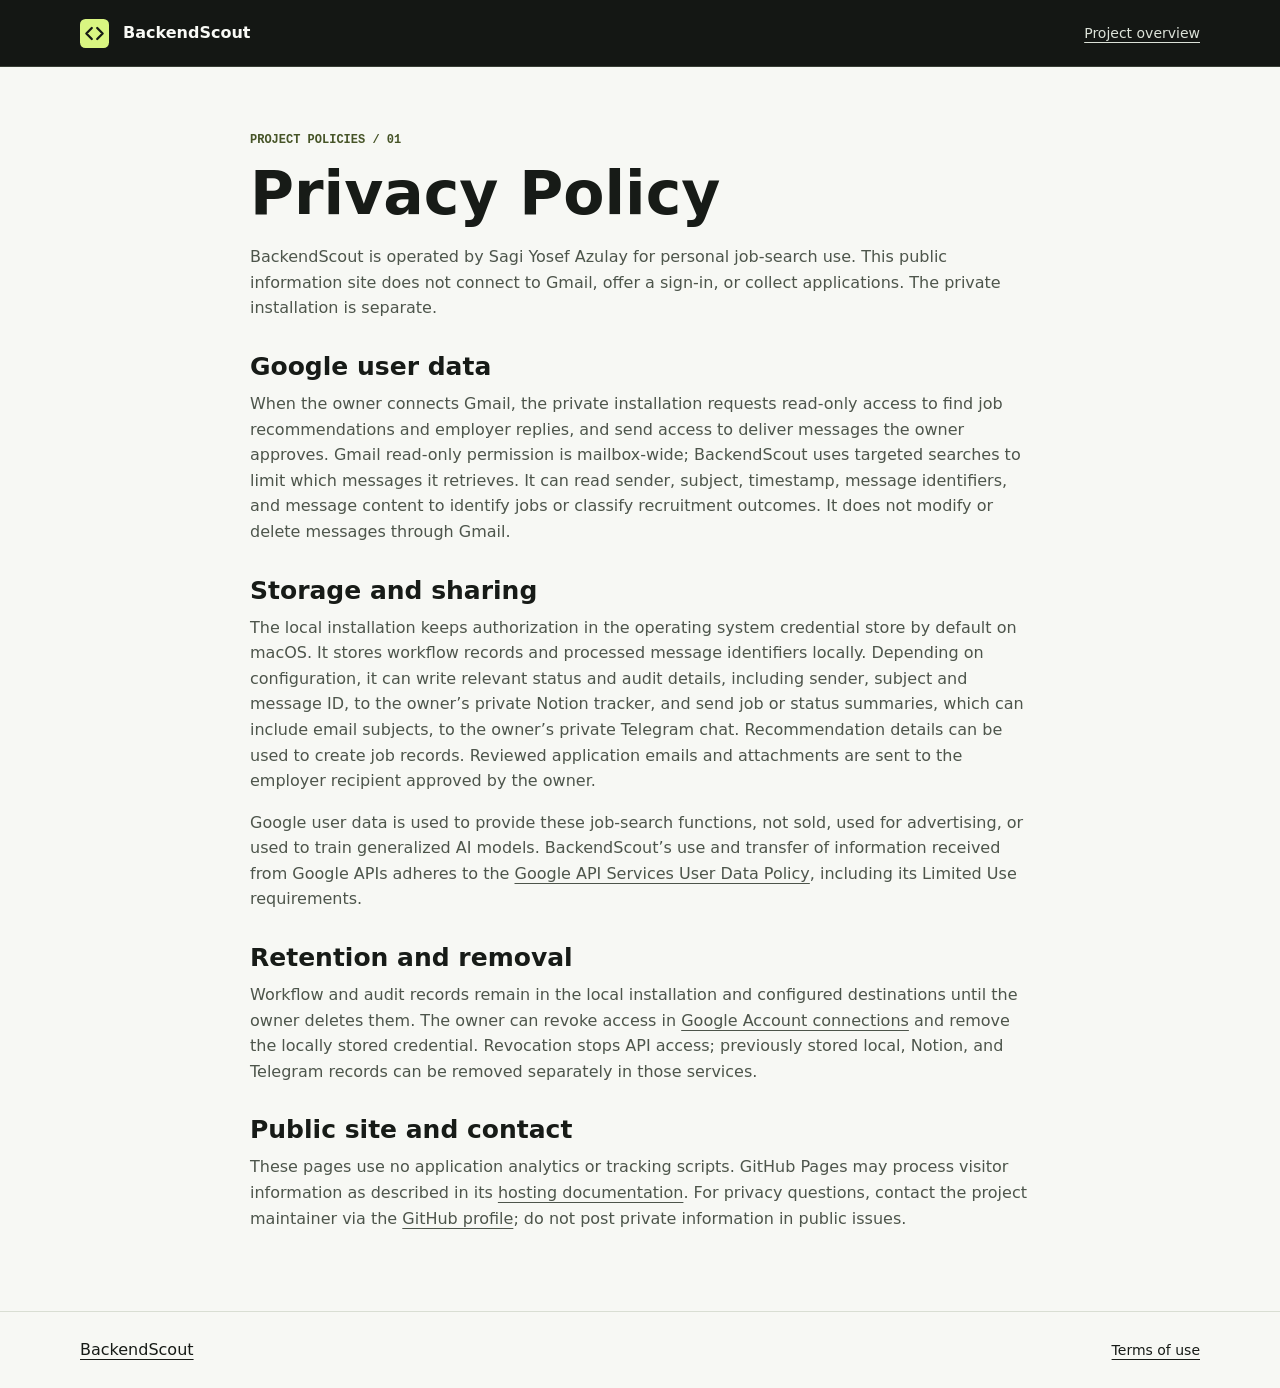
==== privacy.html @ abcea681 "Publish BackendScout case study and policy pages" ====
<!doctype html>
<html lang="en">
<head><meta charset="utf-8"><meta name="viewport" content="width=device-width, initial-scale=1"><title>Privacy Policy | BackendScout</title><link rel="icon" href="mark.svg" type="image/svg+xml"><link rel="stylesheet" href="style.css"></head>
<body>
<header class="top"><nav class="wrap" aria-label="Main navigation"><a class="brand" href="./"><img src="mark.svg" alt="" width="29" height="29">BackendScout</a><a class="source" href="./">Project overview</a></nav></header>
<main class="wrap policy">
<p class="eyebrow">PROJECT POLICIES / 01</p><h1>Privacy Policy</h1>
<p>BackendScout is operated by Sagi Yosef Azulay for personal job-search use. This public information site does not connect to Gmail, offer a sign-in, or collect applications. The private installation is separate.</p>
<h2>Google user data</h2>
<p>When the owner connects Gmail, the private installation requests read-only access to find job recommendations and employer replies, and send access to deliver messages the owner approves. Gmail read-only permission is mailbox-wide; BackendScout uses targeted searches to limit which messages it retrieves. It can read sender, subject, timestamp, message identifiers, and message content to identify jobs or classify recruitment outcomes. It does not modify or delete messages through Gmail.</p>
<h2>Storage and sharing</h2>
<p>The local installation keeps authorization in the operating system credential store by default on macOS. It stores workflow records and processed message identifiers locally. Depending on configuration, it can write relevant status and audit details, including sender, subject and message ID, to the owner’s private Notion tracker, and send job or status summaries, which can include email subjects, to the owner’s private Telegram chat. Recommendation details can be used to create job records. Reviewed application emails and attachments are sent to the employer recipient approved by the owner.</p>
<p>Google user data is used to provide these job-search functions, not sold, used for advertising, or used to train generalized AI models. BackendScout’s use and transfer of information received from Google APIs adheres to the <a href="https://developers.google.com/terms/api-services-user-data-policy">Google API Services User Data Policy</a>, including its Limited Use requirements.</p>
<h2>Retention and removal</h2>
<p>Workflow and audit records remain in the local installation and configured destinations until the owner deletes them. The owner can revoke access in <a href="https://myaccount.google.com/connections">Google Account connections</a> and remove the locally stored credential. Revocation stops API access; previously stored local, Notion, and Telegram records can be removed separately in those services.</p>
<h2>Public site and contact</h2>
<p>These pages use no application analytics or tracking scripts. GitHub Pages may process visitor information as described in its <a href="https://docs.github.com/en/pages/getting-started-with-github-pages/what-is-github-pages#data-collection">hosting documentation</a>. For privacy questions, contact the project maintainer via the <a href="https://github.com/sagir567">GitHub profile</a>; do not post private information in public issues.</p>
</main>
<footer><div class="wrap foot"><a href="./">BackendScout</a><nav aria-label="Site policies"><a href="terms.html">Terms of use</a></nav></div></footer>
</body>
</html>
---- style.css ----
:root{color-scheme:light;--ink:#171b17;--muted:#4d554b;--paper:#f7f8f4;--line:#d9ded3;--lime:#d9f581;--dark:#141714}
*{box-sizing:border-box}
body{margin:0;background:var(--paper);color:var(--ink);font:16px/1.6 system-ui,-apple-system,sans-serif}
a{color:inherit;text-underline-offset:4px}
a:focus-visible{outline:3px solid #68812d;outline-offset:5px}
.wrap{width:min(1120px,calc(100% - 56px));margin-inline:auto}
.top{background:var(--dark);color:#f9faf6;border-bottom:1px solid #383e35}
.top nav,.foot,.foot nav,.brand{display:flex;align-items:center;gap:14px}
.top nav,.foot{justify-content:space-between;min-height:66px}
.brand{font-weight:750;text-decoration:none}
.source{font-size:14px;color:#dce2d8}
.hero{color:#f9faf6;background:#141714 url('hero.webp') center right/cover no-repeat;min-height:450px;display:flex;align-items:center}
.hero .wrap{padding-block:66px}
.eyebrow{font:700 12px/1.5 ui-monospace,SFMono-Regular,monospace;color:#465427;margin:0 0 14px}
.hero .eyebrow{color:var(--lime)}
.signal{display:inline-block;width:8px;height:8px;background:var(--lime);margin-right:6px;vertical-align:1px}
h1,h2,h3,p{margin-top:0}
h1{font-size:86px;line-height:1.02;margin-bottom:20px}
h2{font-size:42px;line-height:1.12;margin-bottom:20px}
h3{font-size:22px;line-height:1.2;margin-bottom:10px}
.lede{max-width:440px;font-size:24px;line-height:1.35;margin-bottom:16px}
.byline{font-size:14px;color:#e0e5db;margin-bottom:28px}
.cta{display:inline-flex;gap:18px;align-items:center;background:var(--lime);color:#151914;border-radius:5px;padding:11px 16px;text-decoration:none;font-weight:730}
.cta:hover{background:#efffbf}
.section{padding-block:62px}
.steps{display:grid;grid-template-columns:repeat(4,minmax(0,1fr));list-style:none;margin:30px 0 0;padding:0;border-top:1px solid var(--line)}
.steps li{padding:22px 20px 0;border-left:1px solid var(--line)}
.steps li:first-child{padding-left:0;border-left:none}
.steps span{display:block;margin-bottom:16px;font:700 13px ui-monospace,SFMono-Regular,monospace;color:#4f6427}
.steps p,.system p:not(.eyebrow),dd,.status p{color:var(--muted);margin-bottom:0}
.system{background:#e8eee2;border-block:1px solid #dbe3d5}
.system-grid{display:grid;grid-template-columns:1fr 1.1fr;gap:60px}
.system-grid p{max-width:430px}
dl{margin:0}
dl div{padding:14px 0;border-top:1px solid #cbd6c4}
dt{font-weight:750}
dd{margin-inline-start:0}
.status p{max-width:690px;margin-bottom:16px}
.status a{font-weight:700}
footer{border-top:1px solid var(--line)}
.foot{min-height:76px;flex-wrap:wrap;padding-block:16px}
.foot nav{gap:20px;flex-wrap:wrap;font-size:14px}
.policy{max-width:780px;padding-block:64px}
.policy h1{font-size:60px}
.policy h2{font-size:25px;margin:32px 0 10px}
.policy p:not(.eyebrow){color:var(--muted)}
@media(max-width:850px){h1{font-size:68px}.steps{grid-template-columns:repeat(2,minmax(0,1fr))}.steps li{border-left:0;padding:20px 20px 14px 0;border-bottom:1px solid var(--line)}.system-grid{gap:30px}}
@media(max-width:570px){.wrap{width:calc(100% - 36px)}.hero{min-height:390px;background-position:center left}.hero .wrap{padding-block:54px}h1{font-size:48px}h2{font-size:32px}.lede{font-size:20px}.section,.policy{padding-block:44px}.system-grid{grid-template-columns:1fr}.steps{margin-top:22px}.steps li{padding-right:12px}.policy h1{font-size:45px}}
@media(max-width:340px){h1{font-size:40px}.source{font-size:12px}.top .brand{gap:7px}.steps{grid-template-columns:1fr}}
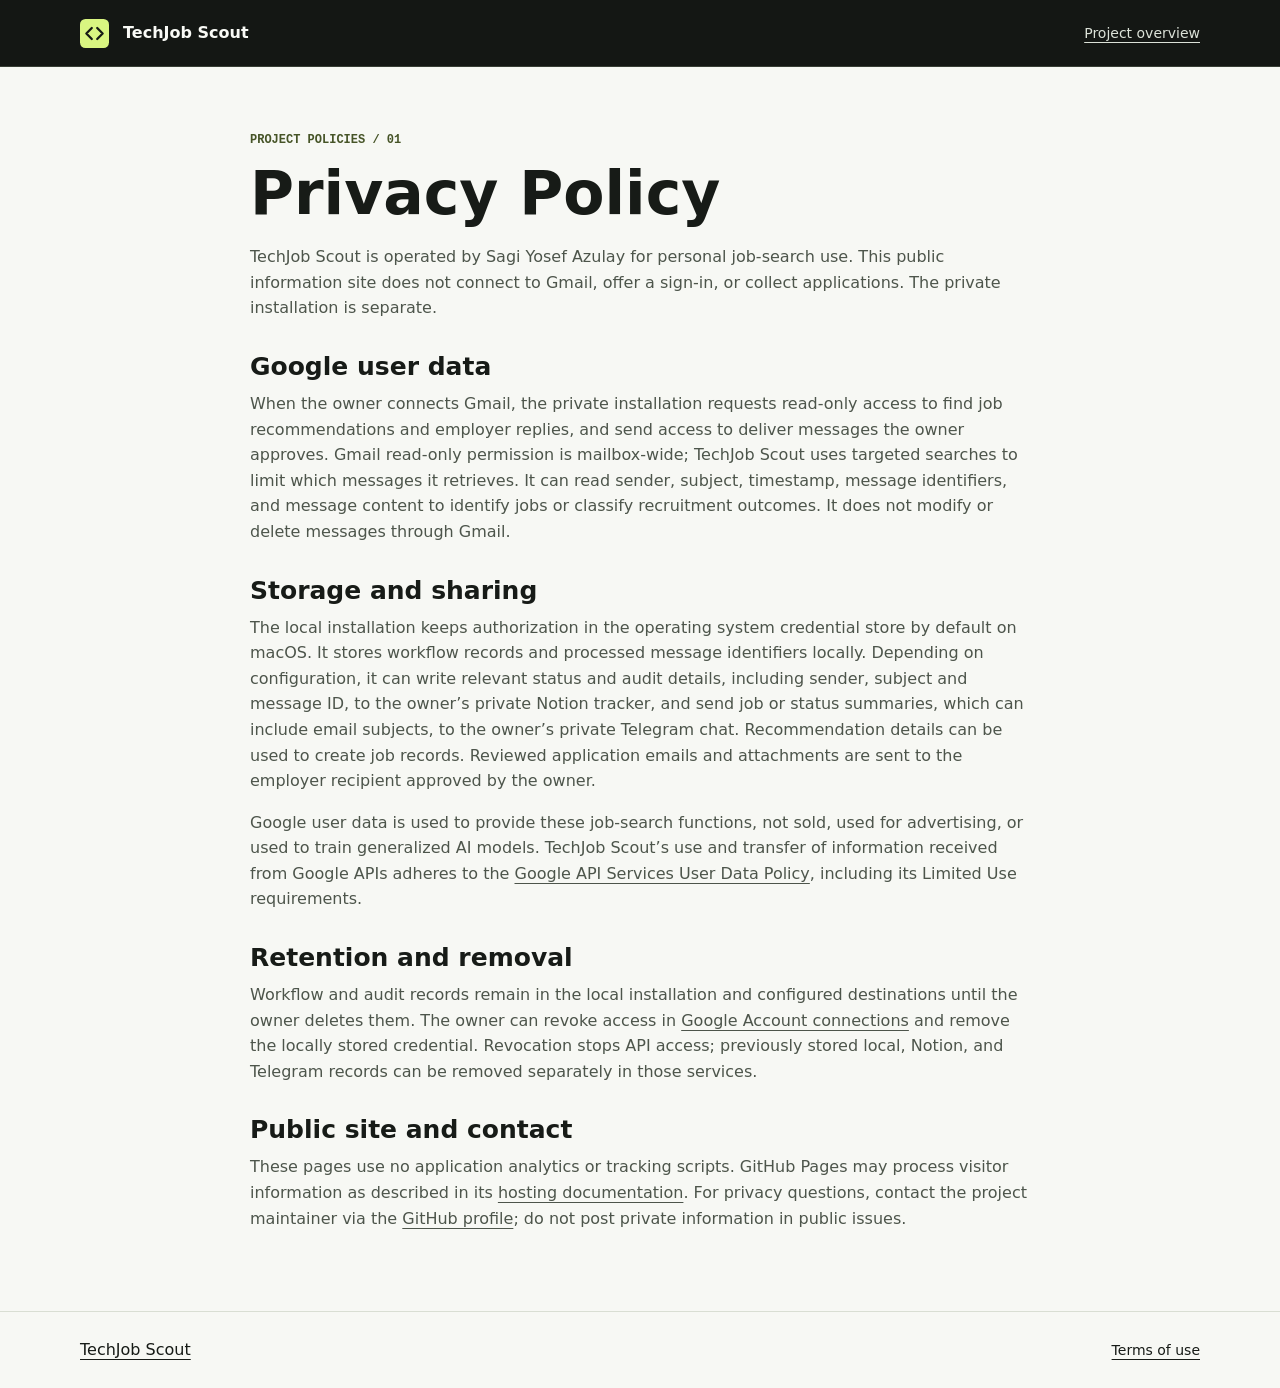
==== commit 6ae35965: "Rebrand the public case study as TechJob Scout" ====
--- a/privacy.html
+++ b/privacy.html
@@ -1,21 +1,21 @@
 <!doctype html>
 <html lang="en">
-<head><meta charset="utf-8"><meta name="viewport" content="width=device-width, initial-scale=1"><title>Privacy Policy | BackendScout</title><link rel="icon" href="mark.svg" type="image/svg+xml"><link rel="stylesheet" href="style.css"></head>
+<head><meta charset="utf-8"><meta name="viewport" content="width=device-width, initial-scale=1"><title>Privacy Policy | TechJob Scout</title><link rel="icon" href="mark.svg" type="image/svg+xml"><link rel="stylesheet" href="style.css"></head>
 <body>
-<header class="top"><nav class="wrap" aria-label="Main navigation"><a class="brand" href="./"><img src="mark.svg" alt="" width="29" height="29">BackendScout</a><a class="source" href="./">Project overview</a></nav></header>
+<header class="top"><nav class="wrap" aria-label="Main navigation"><a class="brand" href="./"><img src="mark.svg" alt="" width="29" height="29">TechJob Scout</a><a class="source" href="./">Project overview</a></nav></header>
 <main class="wrap policy">
 <p class="eyebrow">PROJECT POLICIES / 01</p><h1>Privacy Policy</h1>
-<p>BackendScout is operated by Sagi Yosef Azulay for personal job-search use. This public information site does not connect to Gmail, offer a sign-in, or collect applications. The private installation is separate.</p>
+<p>TechJob Scout is operated by Sagi Yosef Azulay for personal job-search use. This public information site does not connect to Gmail, offer a sign-in, or collect applications. The private installation is separate.</p>
 <h2>Google user data</h2>
-<p>When the owner connects Gmail, the private installation requests read-only access to find job recommendations and employer replies, and send access to deliver messages the owner approves. Gmail read-only permission is mailbox-wide; BackendScout uses targeted searches to limit which messages it retrieves. It can read sender, subject, timestamp, message identifiers, and message content to identify jobs or classify recruitment outcomes. It does not modify or delete messages through Gmail.</p>
+<p>When the owner connects Gmail, the private installation requests read-only access to find job recommendations and employer replies, and send access to deliver messages the owner approves. Gmail read-only permission is mailbox-wide; TechJob Scout uses targeted searches to limit which messages it retrieves. It can read sender, subject, timestamp, message identifiers, and message content to identify jobs or classify recruitment outcomes. It does not modify or delete messages through Gmail.</p>
 <h2>Storage and sharing</h2>
 <p>The local installation keeps authorization in the operating system credential store by default on macOS. It stores workflow records and processed message identifiers locally. Depending on configuration, it can write relevant status and audit details, including sender, subject and message ID, to the owner’s private Notion tracker, and send job or status summaries, which can include email subjects, to the owner’s private Telegram chat. Recommendation details can be used to create job records. Reviewed application emails and attachments are sent to the employer recipient approved by the owner.</p>
-<p>Google user data is used to provide these job-search functions, not sold, used for advertising, or used to train generalized AI models. BackendScout’s use and transfer of information received from Google APIs adheres to the <a href="https://developers.google.com/terms/api-services-user-data-policy">Google API Services User Data Policy</a>, including its Limited Use requirements.</p>
+<p>Google user data is used to provide these job-search functions, not sold, used for advertising, or used to train generalized AI models. TechJob Scout’s use and transfer of information received from Google APIs adheres to the <a href="https://developers.google.com/terms/api-services-user-data-policy">Google API Services User Data Policy</a>, including its Limited Use requirements.</p>
 <h2>Retention and removal</h2>
 <p>Workflow and audit records remain in the local installation and configured destinations until the owner deletes them. The owner can revoke access in <a href="https://myaccount.google.com/connections">Google Account connections</a> and remove the locally stored credential. Revocation stops API access; previously stored local, Notion, and Telegram records can be removed separately in those services.</p>
 <h2>Public site and contact</h2>
 <p>These pages use no application analytics or tracking scripts. GitHub Pages may process visitor information as described in its <a href="https://docs.github.com/en/pages/getting-started-with-github-pages/what-is-github-pages#data-collection">hosting documentation</a>. For privacy questions, contact the project maintainer via the <a href="https://github.com/sagir567">GitHub profile</a>; do not post private information in public issues.</p>
 </main>
-<footer><div class="wrap foot"><a href="./">BackendScout</a><nav aria-label="Site policies"><a href="terms.html">Terms of use</a></nav></div></footer>
+<footer><div class="wrap foot"><a href="./">TechJob Scout</a><nav aria-label="Site policies"><a href="terms.html">Terms of use</a></nav></div></footer>
 </body>
 </html>
